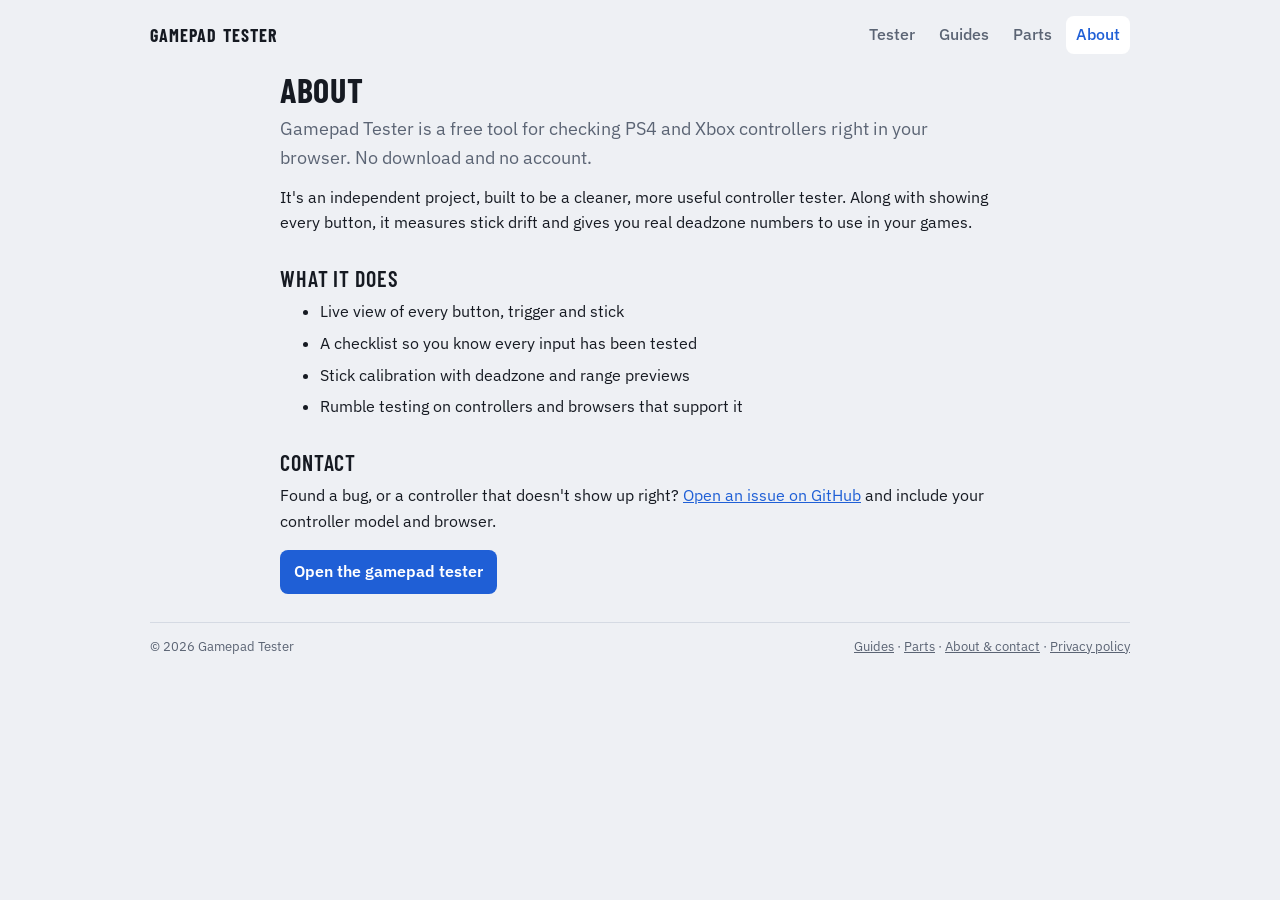
==== about.html @ a4c6a181 "Add files via upload" ====
<!DOCTYPE html>
<html lang="en">
<head>
<meta charset="utf-8">
<meta name="viewport" content="width=device-width, initial-scale=1">
<title>About Gamepad Tester</title>
<meta name="description" content="About this free online gamepad tester, who makes it, and how to get in touch.">
<link rel="canonical" href="https://jamminyammin2429-sketch.github.io/gamepad-tester/about.html">
<!-- ADSENSE: paste the AdSense <script> tag from your AdSense account on the line below this one -->
<link rel="preconnect" href="https://fonts.googleapis.com">
<link href="https://fonts.googleapis.com/css2?family=Barlow+Condensed:wght@600;700&family=IBM+Plex+Mono:wght@400;500&family=IBM+Plex+Sans:wght@400;500;600&display=swap" rel="stylesheet">
<link rel="stylesheet" href="style.css">
</head>
<body>
<nav class="site-nav" aria-label="Site"><a class="brand" href="index.html">Gamepad&nbsp;Tester</a><div class="links"><a href="index.html">Tester</a><a href="guides.html">Guides</a><a href="parts.html">Parts</a><a href="about.html" aria-current="page">About</a></div></nav>
<article>

<h1>About</h1>
<p class="lede">Gamepad Tester is a free tool for checking PS4 and Xbox controllers right in your browser. No download and no account.</p>
<p>It's an independent project, built to be a cleaner, more useful controller tester. Along with showing every button, it measures stick drift and gives you real deadzone numbers to use in your games.</p>
<h2>What it does</h2>
<ul>
  <li>Live view of every button, trigger and stick</li>
  <li>A checklist so you know every input has been tested</li>
  <li>Stick calibration with deadzone and range previews</li>
  <li>Rumble testing on controllers and browsers that support it</li>
</ul>
<h2>Contact</h2>
<p>Found a bug, or a controller that doesn't show up right? <a href="https://github.com/jamminyammin2429-sketch/gamepad-tester/issues">Open an issue on GitHub</a> and include your controller model and browser.</p>
<p><a class="btn" href="index.html">Open the gamepad tester</a></p>

</article>
<footer class="site-foot"><span>&copy; 2026 Gamepad Tester</span><span><a href="guides.html">Guides</a> · <a href="parts.html">Parts</a> · <a href="about.html">About &amp; contact</a> · <a href="privacy.html">Privacy policy</a></span></footer>
</body>
</html>
---- style.css ----
:root{
  --bg:#eef0f4; --panel:#ffffff; --ink:#161a22; --muted:#5b6474; --line:#d5dae3;
  --shell:#dfe3ea; --accent:#1f5fd6; --accent-ink:#ffffff;
  --good:#1a8a4f; --warn:#a86200; --bad:#c2332b;
  --display:"Barlow Condensed","Arial Narrow",sans-serif;
  --body:"IBM Plex Sans",system-ui,-apple-system,"Segoe UI",sans-serif;
  --mono:"IBM Plex Mono",ui-monospace,Menlo,Consolas,monospace;
}
@media (prefers-color-scheme: dark){
  :root:not([data-theme="light"]){
    color-scheme:dark;
    --bg:#11141b; --panel:#1a1f29; --ink:#e8ebf2; --muted:#98a2b5; --line:#2c3443;
    --shell:#252c3a; --accent:#6aa5ff; --accent-ink:#0b1220;
    --good:#4cc38a; --warn:#f0b146; --bad:#ff7a70;
  }
}
:root[data-theme="dark"]{
  color-scheme:dark;
  --bg:#11141b; --panel:#1a1f29; --ink:#e8ebf2; --muted:#98a2b5; --line:#2c3443;
  --shell:#252c3a; --accent:#6aa5ff; --accent-ink:#0b1220;
  --good:#4cc38a; --warn:#f0b146; --bad:#ff7a70;
}
*{box-sizing:border-box}
html,body{margin:0}
body{background:var(--bg);color:var(--ink);font:16px/1.6 var(--body);padding:16px}
article{max-width:720px;margin:0 auto}
h1{font:700 34px/1.05 var(--display);letter-spacing:.02em;text-transform:uppercase;margin:18px 0 8px;text-wrap:balance}
h2{font:600 22px/1.15 var(--display);letter-spacing:.04em;text-transform:uppercase;margin:30px 0 8px;text-wrap:balance}
h3{font-size:17px;margin:20px 0 4px}
p,ul,ol{margin:0 0 12px}
li{margin-bottom:6px}
a{color:var(--accent)}
.lede{font-size:18px;color:var(--muted)}
.meta{font-size:13px;color:var(--muted)}
.callout{background:var(--panel);border:1px solid var(--line);border-left:4px solid var(--accent);border-radius:10px;padding:12px 14px;margin:16px 0}
.callout.warn{border-left-color:var(--warn)}
.btn{display:inline-block;background:var(--accent);color:var(--accent-ink);font-weight:600;text-decoration:none;padding:9px 14px;border-radius:8px;margin:4px 0}
.cards{display:grid;grid-template-columns:repeat(auto-fill,minmax(220px,1fr));gap:12px;margin:16px 0}
.cards a.card{display:block;background:var(--panel);border:1px solid var(--line);border-radius:12px;padding:14px;color:var(--ink);text-decoration:none}
.cards a.card:hover{border-color:var(--accent)}
.cards .card b{display:block;font:600 19px/1.15 var(--display);letter-spacing:.04em;text-transform:uppercase;margin-bottom:4px}
.cards .card span{color:var(--muted);font-size:14px}
table{width:100%;border-collapse:collapse;margin:8px 0 16px;font-size:15px}
th,td{text-align:left;padding:8px;border-bottom:1px solid var(--line);vertical-align:top}
th{font-weight:600}
.table-wrap{overflow-x:auto}
code{font:14px var(--mono);background:var(--panel);border:1px solid var(--line);border-radius:4px;padding:1px 5px}

.site-nav{max-width:980px;margin:0 auto 12px;display:flex;flex-wrap:wrap;gap:8px 16px;align-items:center;justify-content:space-between}
.site-nav .brand{font:700 18px/1 var(--display);letter-spacing:.06em;text-transform:uppercase;color:var(--ink);text-decoration:none}
.site-nav .links{display:flex;flex-wrap:wrap;gap:4px}
.site-nav .links a{color:var(--muted);text-decoration:none;font-weight:500;padding:6px 10px;border-radius:8px}
.site-nav .links a:hover{color:var(--ink);background:var(--panel)}
.site-nav .links a[aria-current="page"]{color:var(--accent);background:var(--panel)}
.site-foot{max-width:980px;margin:24px auto 0;padding-top:14px;border-top:1px solid var(--line);display:flex;flex-wrap:wrap;gap:8px 16px;justify-content:space-between;font-size:13px;color:var(--muted)}
.site-foot a{color:var(--muted)}
.site-foot a:hover{color:var(--accent)}
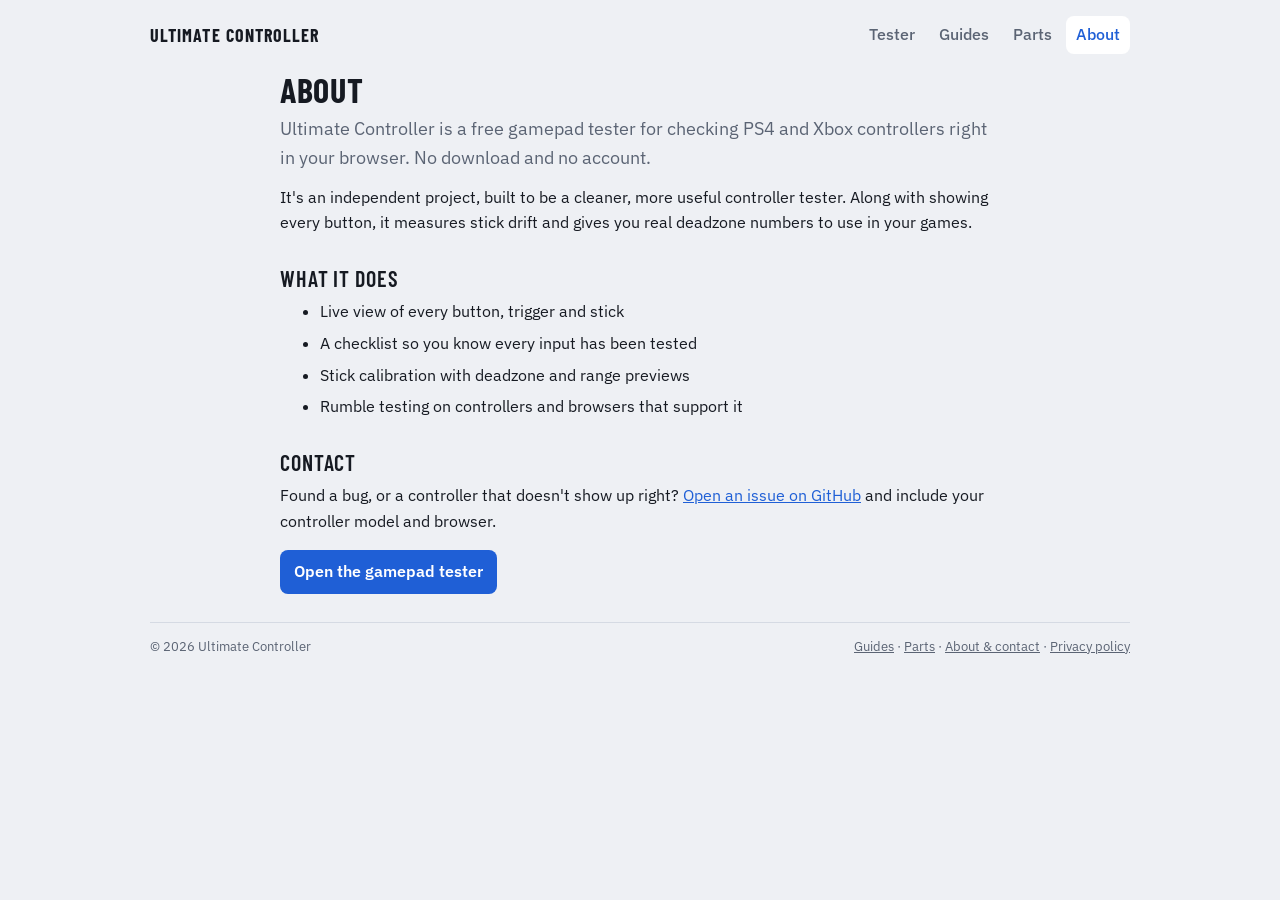
==== commit f0c0e270: "Add files via upload" ====
--- a/about.html
+++ b/about.html
@@ -3,20 +3,20 @@
 <head>
 <meta charset="utf-8">
 <meta name="viewport" content="width=device-width, initial-scale=1">
-<title>About Gamepad Tester</title>
-<meta name="description" content="About this free online gamepad tester, who makes it, and how to get in touch.">
-<link rel="canonical" href="https://jamminyammin2429-sketch.github.io/gamepad-tester/about.html">
+<title>About Ultimate Controller</title>
+<meta name="description" content="About Ultimate Controller, a free online gamepad tester, who makes it, and how to get in touch.">
+<link rel="canonical" href="https://ultimatecontroller.com/about.html">
 <!-- ADSENSE: paste the AdSense <script> tag from your AdSense account on the line below this one -->
 <link rel="preconnect" href="https://fonts.googleapis.com">
 <link href="https://fonts.googleapis.com/css2?family=Barlow+Condensed:wght@600;700&family=IBM+Plex+Mono:wght@400;500&family=IBM+Plex+Sans:wght@400;500;600&display=swap" rel="stylesheet">
 <link rel="stylesheet" href="style.css">
 </head>
 <body>
-<nav class="site-nav" aria-label="Site"><a class="brand" href="index.html">Gamepad&nbsp;Tester</a><div class="links"><a href="index.html">Tester</a><a href="guides.html">Guides</a><a href="parts.html">Parts</a><a href="about.html" aria-current="page">About</a></div></nav>
+<nav class="site-nav" aria-label="Site"><a class="brand" href="index.html">Ultimate&nbsp;Controller</a><div class="links"><a href="index.html">Tester</a><a href="guides.html">Guides</a><a href="parts.html">Parts</a><a href="about.html" aria-current="page">About</a></div></nav>
 <article>
 
 <h1>About</h1>
-<p class="lede">Gamepad Tester is a free tool for checking PS4 and Xbox controllers right in your browser. No download and no account.</p>
+<p class="lede">Ultimate Controller is a free gamepad tester for checking PS4 and Xbox controllers right in your browser. No download and no account.</p>
 <p>It's an independent project, built to be a cleaner, more useful controller tester. Along with showing every button, it measures stick drift and gives you real deadzone numbers to use in your games.</p>
 <h2>What it does</h2>
 <ul>
@@ -30,6 +30,6 @@
 <p><a class="btn" href="index.html">Open the gamepad tester</a></p>
 
 </article>
-<footer class="site-foot"><span>&copy; 2026 Gamepad Tester</span><span><a href="guides.html">Guides</a> · <a href="parts.html">Parts</a> · <a href="about.html">About &amp; contact</a> · <a href="privacy.html">Privacy policy</a></span></footer>
+<footer class="site-foot"><span>&copy; 2026 Ultimate Controller</span><span><a href="guides.html">Guides</a> · <a href="parts.html">Parts</a> · <a href="about.html">About &amp; contact</a> · <a href="privacy.html">Privacy policy</a></span></footer>
 </body>
 </html>
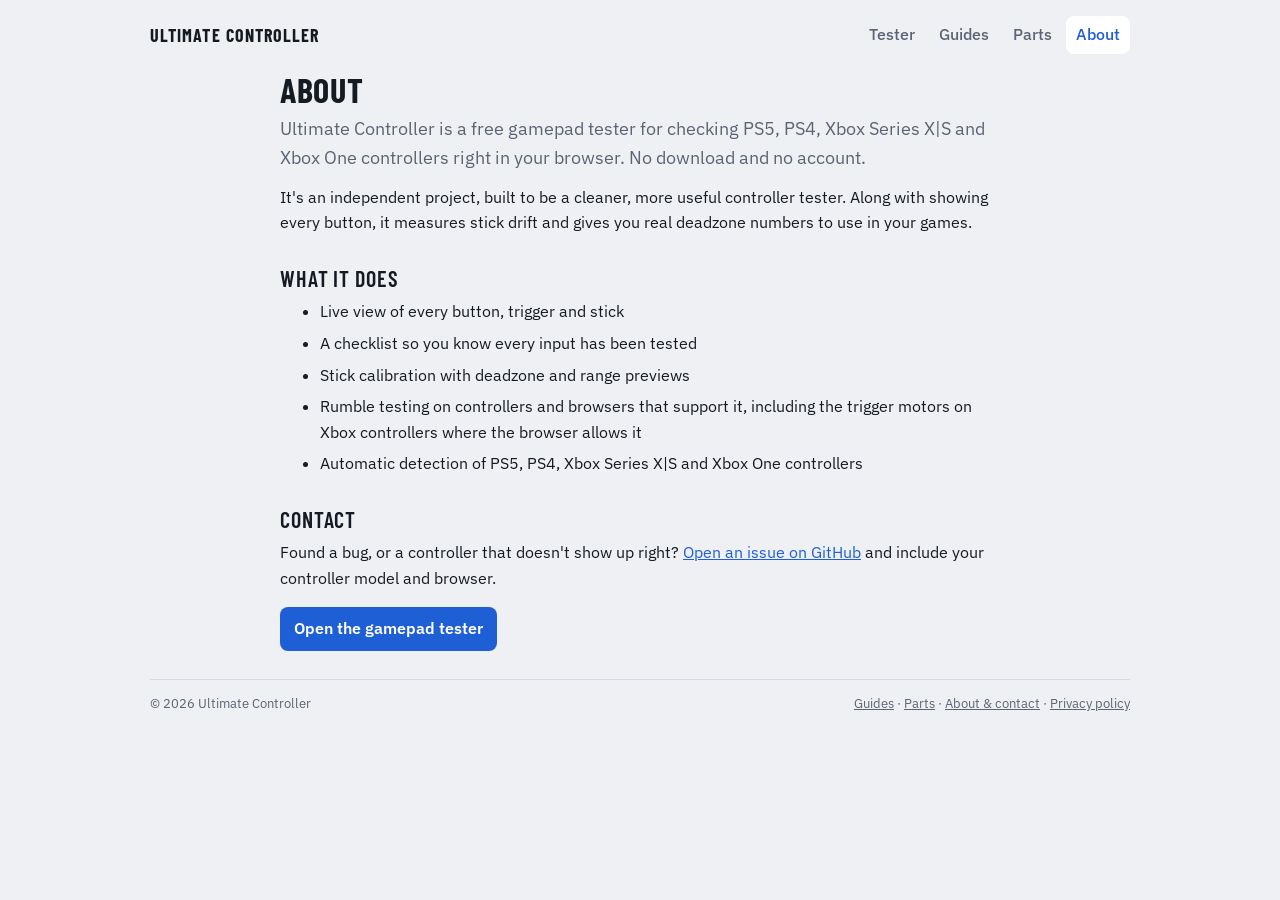
==== commit 6f1f2815: "Add files via upload" ====
--- a/about.html
+++ b/about.html
@@ -16,14 +16,15 @@
 <article>
 
 <h1>About</h1>
-<p class="lede">Ultimate Controller is a free gamepad tester for checking PS4 and Xbox controllers right in your browser. No download and no account.</p>
+<p class="lede">Ultimate Controller is a free gamepad tester for checking PS5, PS4, Xbox Series X|S and Xbox One controllers right in your browser. No download and no account.</p>
 <p>It's an independent project, built to be a cleaner, more useful controller tester. Along with showing every button, it measures stick drift and gives you real deadzone numbers to use in your games.</p>
 <h2>What it does</h2>
 <ul>
   <li>Live view of every button, trigger and stick</li>
   <li>A checklist so you know every input has been tested</li>
   <li>Stick calibration with deadzone and range previews</li>
-  <li>Rumble testing on controllers and browsers that support it</li>
+  <li>Rumble testing on controllers and browsers that support it, including the trigger motors on Xbox controllers where the browser allows it</li>
+  <li>Automatic detection of PS5, PS4, Xbox Series X|S and Xbox One controllers</li>
 </ul>
 <h2>Contact</h2>
 <p>Found a bug, or a controller that doesn't show up right? <a href="https://github.com/jamminyammin2429-sketch/gamepad-tester/issues">Open an issue on GitHub</a> and include your controller model and browser.</p>
